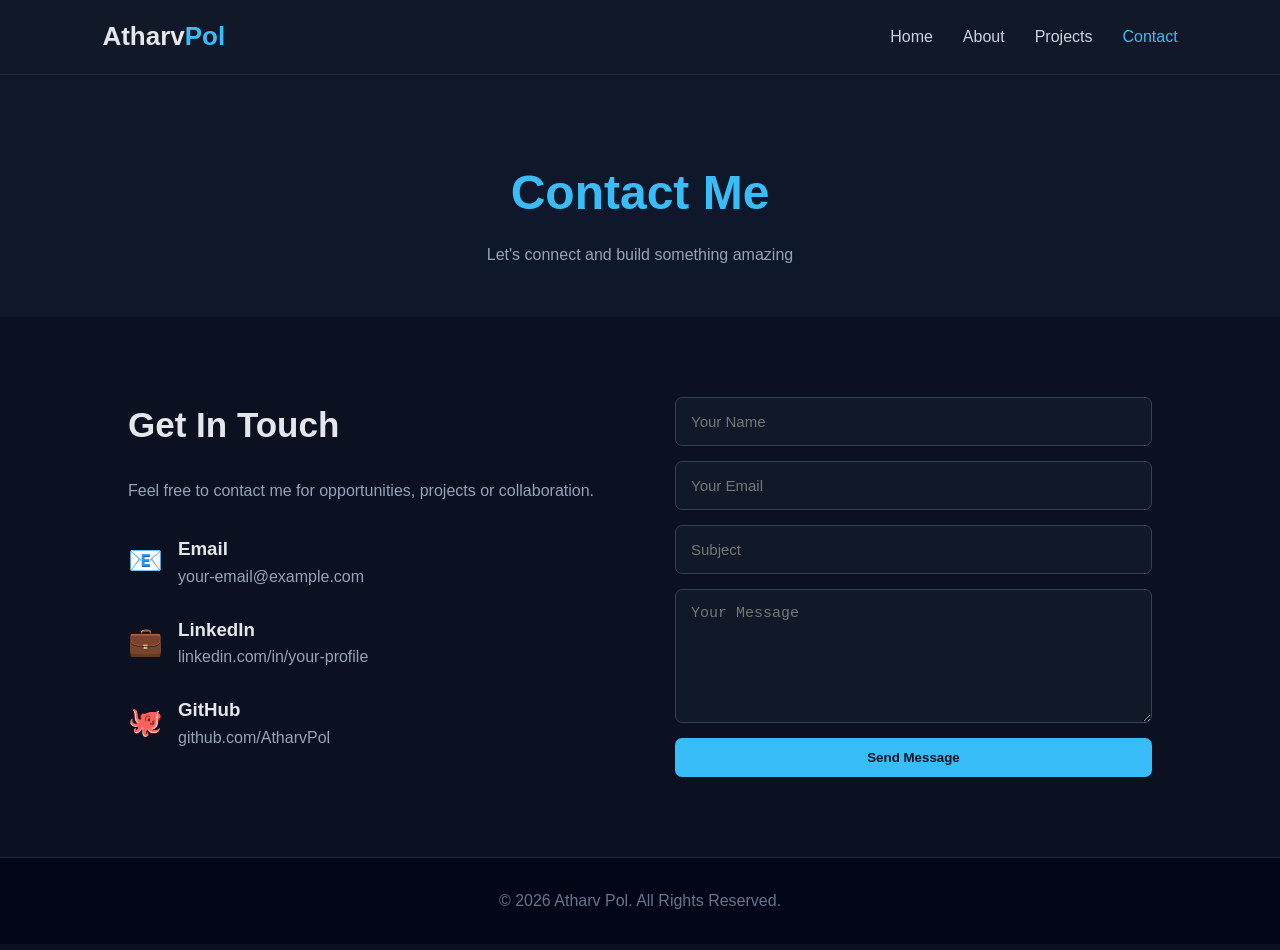
==== contact.html @ 7a2396d6 "Add portfolio website" ====
<!DOCTYPE html>
<html lang="en">
<head>
    <meta charset="UTF-8">
    <meta name="viewport" content="width=device-width, initial-scale=1.0">
    <title>Contact | Atharv Pol</title>
    <link rel="stylesheet" href="style.css">
</head>
<body>

<header>
    <nav class="navbar">
        <div class="logo">Atharv<span>Pol</span></div>

        <ul class="nav-links">
            <li><a href="index.html">Home</a></li>
            <li><a href="about.html">About</a></li>
            <li><a href="projects.html">Projects</a></li>
            <li><a href="contact.html" class="active">Contact</a></li>
        </ul>

        <button class="menu-btn" onclick="toggleMenu()">☰</button>
    </nav>
</header>

<section class="page-header">
    <h1>Contact Me</h1>
    <p>Let's connect and build something amazing</p>
</section>

<section class="contact-section">

    <div class="contact-info">

        <h2>Get In Touch</h2>

        <p>
            Feel free to contact me for opportunities, projects or
            collaboration.
        </p>

        <div class="contact-item">
            <span>📧</span>
            <div>
                <h3>Email</h3>
                <p>your-email@example.com</p>
            </div>
        </div>

        <div class="contact-item">
            <span>💼</span>
            <div>
                <h3>LinkedIn</h3>
                <p>linkedin.com/in/your-profile</p>
            </div>
        </div>

        <div class="contact-item">
            <span>🐙</span>
            <div>
                <h3>GitHub</h3>
                <p>github.com/AtharvPol</p>
            </div>
        </div>

    </div>

    <form class="contact-form" onsubmit="sendMessage(event)">

        <input type="text" id="name" placeholder="Your Name" required>

        <input type="email" id="email" placeholder="Your Email" required>

        <input type="text" id="subject" placeholder="Subject" required>

        <textarea id="message" rows="6" placeholder="Your Message" required></textarea>

        <button type="submit" class="btn">Send Message</button>

    </form>

</section>

<footer>
    <p>© 2026 Atharv Pol. All Rights Reserved.</p>
</footer>

<script src="script.js"></script>
</body>
</html>
---- style.css ----
* {
    margin: 0;
    padding: 0;
    box-sizing: border-box;
}

html {
    scroll-behavior: smooth;
}

body {
    font-family: Arial, Helvetica, sans-serif;
    background: #0b1120;
    color: #e5e7eb;
    line-height: 1.6;
}

a {
    text-decoration: none;
    color: inherit;
}

.navbar {
    height: 75px;
    display: flex;
    align-items: center;
    justify-content: space-between;
    padding: 0 8%;
    background: #111827;
    border-bottom: 1px solid #1f2937;
    position: sticky;
    top: 0;
    z-index: 1000;
}

.logo {
    font-size: 26px;
    font-weight: bold;
}

.logo span {
    color: #38bdf8;
}

.nav-links {
    display: flex;
    list-style: none;
    gap: 30px;
}

.nav-links a {
    color: #cbd5e1;
    transition: 0.3s;
}

.nav-links a:hover,
.nav-links a.active {
    color: #38bdf8;
}

.menu-btn {
    display: none;
    background: none;
    border: none;
    color: white;
    font-size: 28px;
    cursor: pointer;
}

.hero {
    min-height: 85vh;
    display: flex;
    align-items: center;
    justify-content: space-between;
    gap: 50px;
    padding: 80px 10%;
}

.hero-content {
    max-width: 650px;
}

.hello {
    color: #38bdf8;
    font-weight: bold;
    letter-spacing: 3px;
    margin-bottom: 10px;
}

.hero h1 {
    font-size: 64px;
    line-height: 1.1;
    margin-bottom: 15px;
}

.hero h1 span {
    color: #38bdf8;
}

.hero h2 {
    color: #94a3b8;
    font-size: 28px;
    margin-bottom: 20px;
}

.hero p {
    color: #94a3b8;
    font-size: 18px;
    max-width: 600px;
}

.hero-buttons {
    display: flex;
    gap: 15px;
    margin-top: 30px;
}

.btn {
    display: inline-block;
    background: #38bdf8;
    color: #07111f;
    padding: 12px 25px;
    border-radius: 7px;
    border: none;
    font-weight: bold;
    cursor: pointer;
    transition: 0.3s;
}

.btn:hover {
    transform: translateY(-3px);
    opacity: 0.9;
}

.btn.secondary {
    background: transparent;
    color: #38bdf8;
    border: 1px solid #38bdf8;
}

.hero-card {
    width: 450px;
}

.terminal {
    background: #020617;
    border: 1px solid #334155;
    border-radius: 12px;
    overflow: hidden;
    box-shadow: 0 20px 50px rgba(0, 0, 0, 0.4);
}

.terminal-header {
    height: 40px;
    display: flex;
    align-items: center;
    gap: 7px;
    padding-left: 15px;
    background: #111827;
}

.terminal-header span {
    width: 12px;
    height: 12px;
    background: #64748b;
    border-radius: 50%;
}

.terminal-body {
    padding: 25px;
    font-family: monospace;
    color: #cbd5e1;
}

.terminal-body p {
    margin-bottom: 12px;
}

.green {
    color: #22c55e;
}

.success {
    color: #22c55e !important;
}

.skills-preview,
.skills-section {
    padding: 70px 10%;
    text-align: center;
}

.skills-preview h2,
.skills-section h2 {
    font-size: 35px;
    margin-bottom: 40px;
}

.skill-grid {
    display: grid;
    grid-template-columns: repeat(6, 1fr);
    gap: 20px;
}

.skill-card {
    background: #111827;
    border: 1px solid #1e293b;
    padding: 20px;
    border-radius: 10px;
    transition: 0.3s;
}

.skill-card:hover {
    transform: translateY(-5px);
    border-color: #38bdf8;
}

.page-header {
    text-align: center;
    padding: 80px 20px 50px;
    background: #0f172a;
}

.page-header h1 {
    font-size: 48px;
    color: #38bdf8;
}

.page-header p {
    color: #94a3b8;
    margin-top: 10px;
}

.about-section {
    display: grid;
    grid-template-columns: 1fr 1fr;
    gap: 60px;
    padding: 80px 10%;
}

.about-text h2,
.contact-info h2 {
    font-size: 35px;
    margin-bottom: 25px;
}

.about-text p {
    color: #94a3b8;
    margin-bottom: 20px;
}

.about-info {
    display: grid;
    gap: 20px;
}

.info-box {
    padding: 25px;
    background: #111827;
    border-left: 4px solid #38bdf8;
    border-radius: 8px;
}

.info-box p {
    color: #94a3b8;
    margin-top: 5px;
}

.projects-section {
    padding: 80px 10%;
    display: grid;
    grid-template-columns: repeat(2, 1fr);
    gap: 30px;
}

.project-card {
    background: #111827;
    padding: 35px;
    border-radius: 12px;
    border: 1px solid #1e293b;
    transition: 0.3s;
}

.project-card:hover {
    transform: translateY(-7px);
    border-color: #38bdf8;
}

.project-icon {
    font-size: 45px;
    margin-bottom: 15px;
}

.project-card h2 {
    margin-bottom: 15px;
}

.project-card p {
    color: #94a3b8;
}

.tags {
    display: flex;
    flex-wrap: wrap;
    gap: 10px;
    margin-top: 20px;
}

.tags span {
    background: #0f172a;
    color: #38bdf8;
    padding: 5px 12px;
    border-radius: 20px;
    font-size: 13px;
}

.contact-section {
    padding: 80px 10%;
    display: grid;
    grid-template-columns: 1fr 1fr;
    gap: 70px;
}

.contact-info > p {
    color: #94a3b8;
    margin-bottom: 30px;
}

.contact-item {
    display: flex;
    gap: 15px;
    margin-bottom: 25px;
    align-items: center;
}

.contact-item > span {
    font-size: 28px;
}

.contact-item p {
    color: #94a3b8;
}

.contact-form {
    display: flex;
    flex-direction: column;
    gap: 15px;
}

.contact-form input,
.contact-form textarea {
    width: 100%;
    padding: 15px;
    border: 1px solid #334155;
    background: #111827;
    color: white;
    border-radius: 7px;
    outline: none;
    font-size: 15px;
}

.contact-form input:focus,
.contact-form textarea:focus {
    border-color: #38bdf8;
}

.contact-form textarea {
    resize: vertical;
}

footer {
    text-align: center;
    padding: 30px;
    background: #020617;
    color: #64748b;
    border-top: 1px solid #1e293b;
}

@media (max-width: 900px) {

    .hero {
        flex-direction: column;
        text-align: center;
        padding-top: 60px;
    }

    .hero-buttons {
        justify-content: center;
    }

    .hero-card {
        width: 100%;
        max-width: 500px;
    }

    .skill-grid {
        grid-template-columns: repeat(3, 1fr);
    }

    .about-section,
    .contact-section {
        grid-template-columns: 1fr;
    }

    .projects-section {
        grid-template-columns: 1fr;
    }
}

@media (max-width: 650px) {

    .navbar {
        padding: 0 5%;
    }

    .nav-links {
        display: none;
        position: absolute;
        top: 75px;
        left: 0;
        width: 100%;
        background: #111827;
        flex-direction: column;
        padding: 20px;
        text-align: center;
    }

    .nav-links.show {
        display: flex;
    }

    .menu-btn {
        display: block;
    }

    .hero h1 {
        font-size: 45px;
    }

    .hero h2 {
        font-size: 22px;
    }

    .skill-grid {
        grid-template-columns: repeat(2, 1fr);
    }

    .page-header h1 {
        font-size: 38px;
    }
}
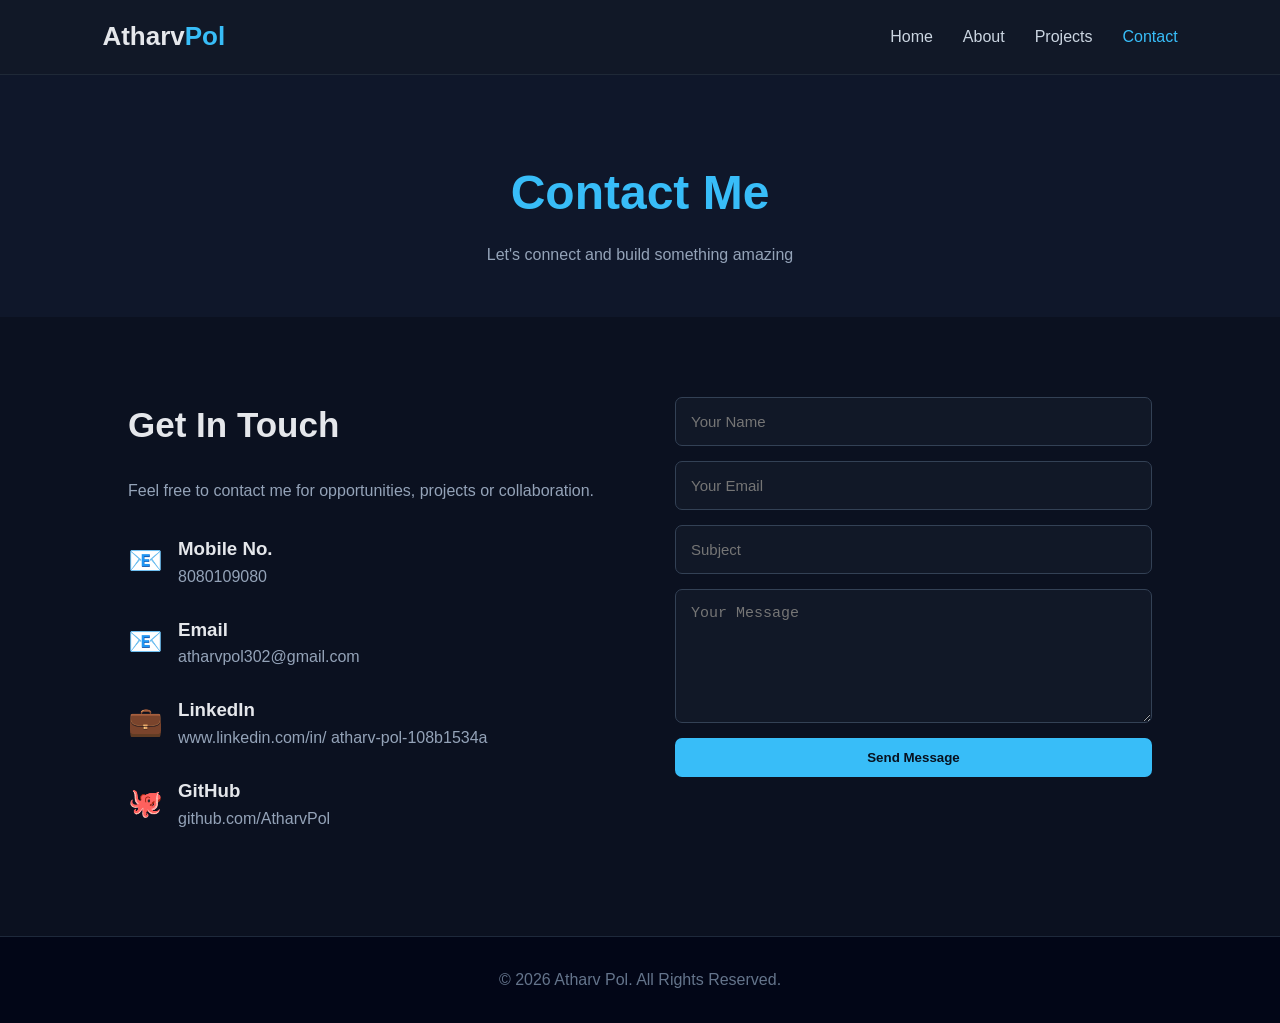
==== commit e7ccc64b: "Update contact.html" ====
--- a/contact.html
+++ b/contact.html
@@ -42,8 +42,16 @@
         <div class="contact-item">
             <span>📧</span>
             <div>
+                <h3>Mobile No.</h3>
+                <p>8080109080</p>
+            </div>
+        </div>
+
+        <div class="contact-item">
+            <span>📧</span>
+            <div>
                 <h3>Email</h3>
-                <p>your-email@example.com</p>
+                <p>atharvpol302@gmail.com</p>
             </div>
         </div>
 
@@ -51,7 +59,9 @@
             <span>💼</span>
             <div>
                 <h3>LinkedIn</h3>
-                <p>linkedin.com/in/your-profile</p>
+                <p>www.linkedin.com/in/
+atharv-pol-108b1534a
+</p>
             </div>
         </div>
 
@@ -87,4 +97,4 @@
 
 <script src="script.js"></script>
 </body>
-</html>+</html>
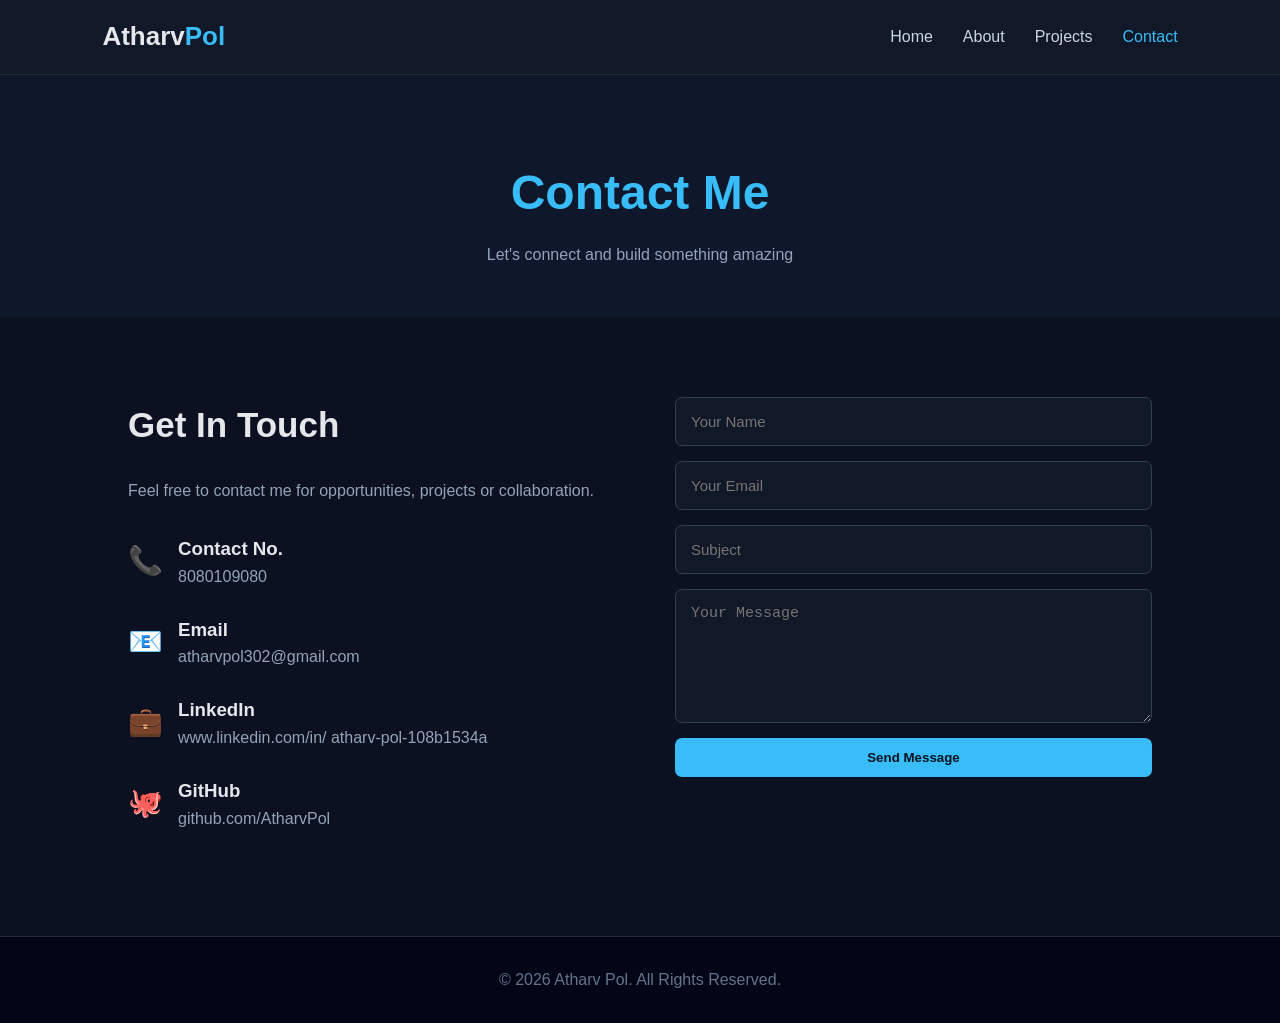
==== commit d113485c: "Update contact.html" ====
--- a/contact.html
+++ b/contact.html
@@ -40,9 +40,9 @@
         </p>
 
         <div class="contact-item">
-            <span>📧</span>
+            <span>📞</span>
             <div>
-                <h3>Mobile No.</h3>
+                <h3>Contact No.</h3>
                 <p>8080109080</p>
             </div>
         </div>
